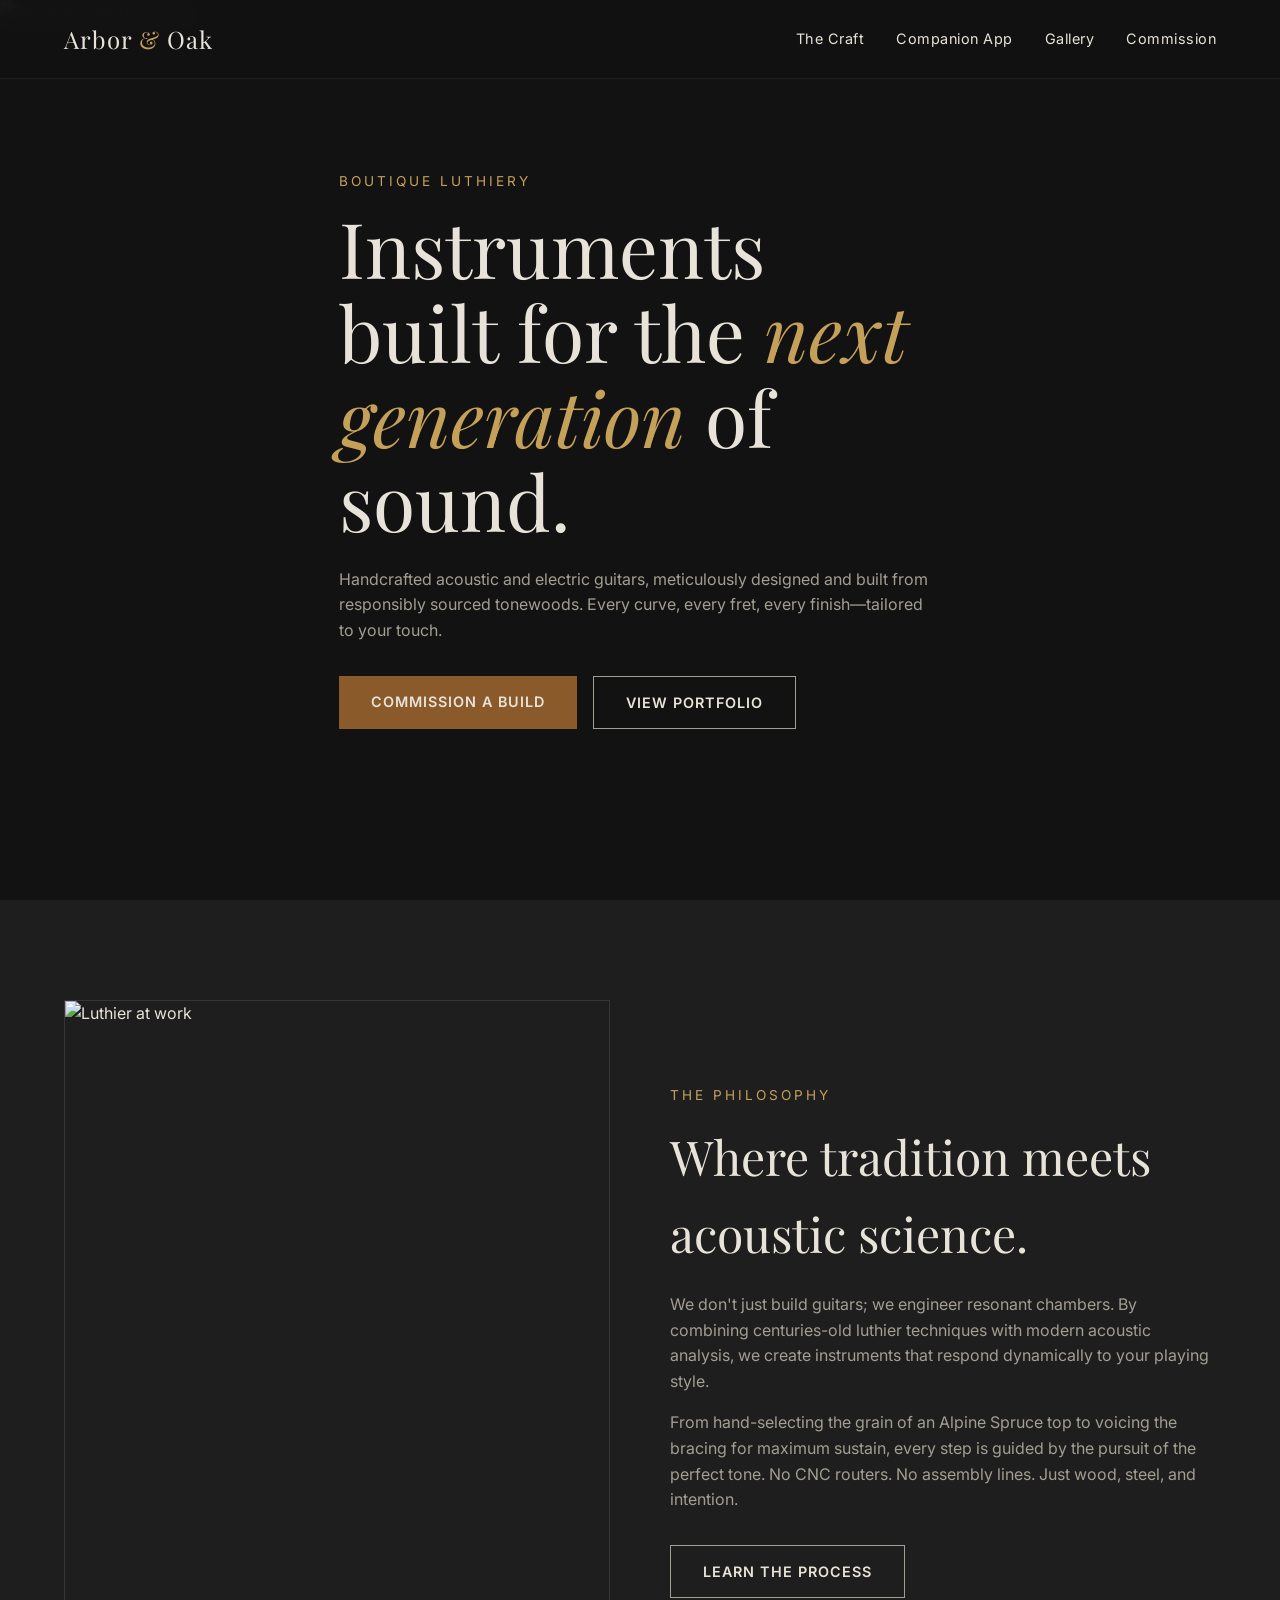
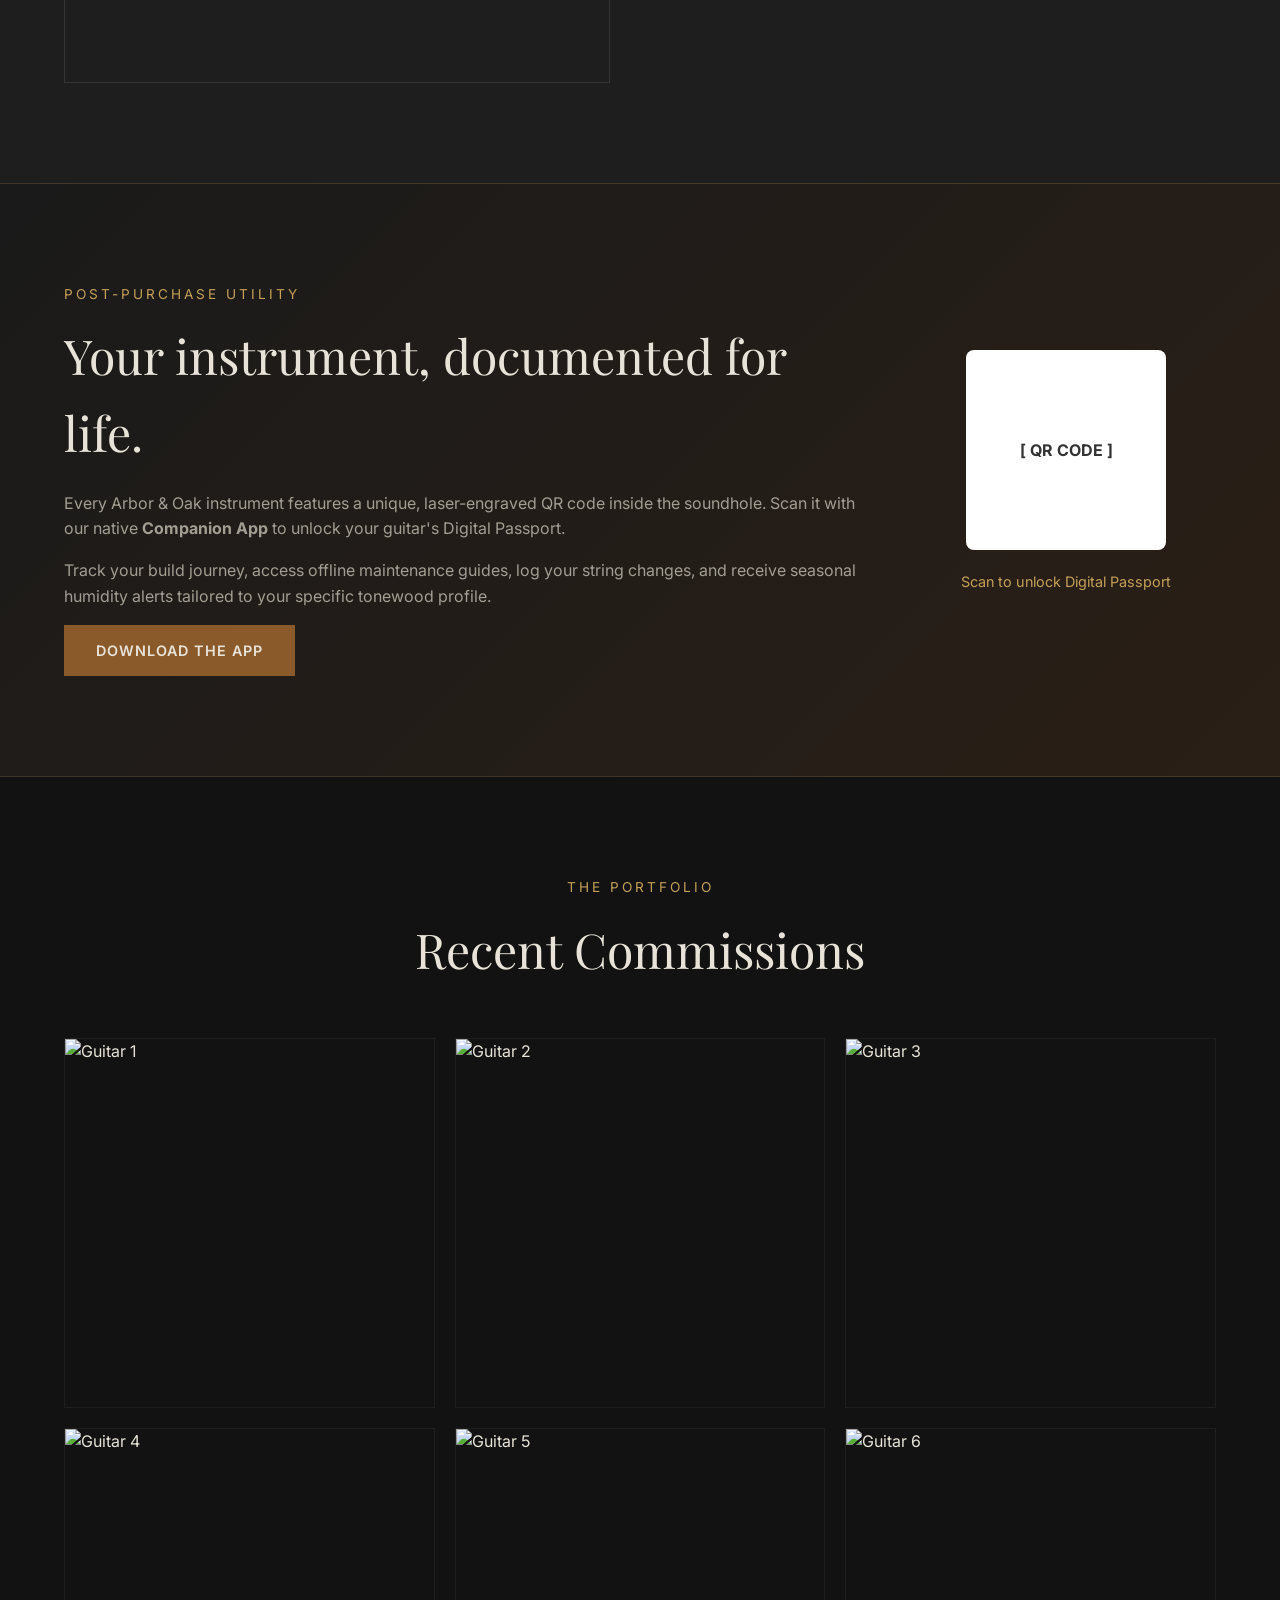
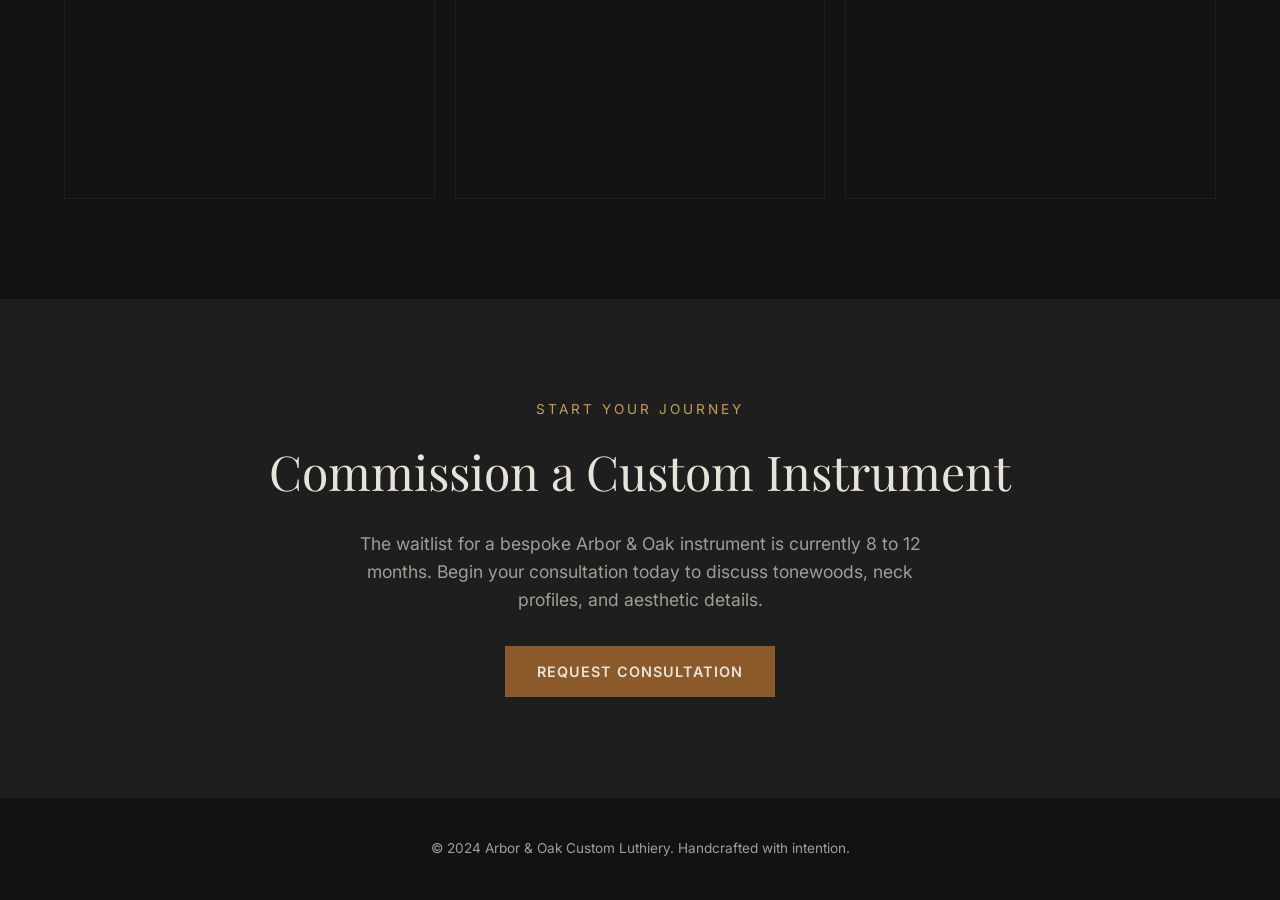
==== Mindiyarov/index.html @ 10562d68 "slop mock up" ====
<!DOCTYPE html>
<html lang="en">
<head>
    <meta charset="UTF-8">
    <meta name="viewport" content="width=device-width, initial-scale=1.0">
    <title>Arbor & Oak Custom Luthiery</title>
    <!-- Google Fonts -->
    <link rel="preconnect" href="https://fonts.googleapis.com">
    <link rel="preconnect" href="https://fonts.gstatic.com" crossorigin>
    <link href="https://fonts.googleapis.com/css2?family=Playfair+Display:ital,wght@0,400;0,700;1,400&family=Inter:wght@300;400;600&display=swap" rel="stylesheet">
    
    <style>
        /* --- CSS VARIABLES & RESET --- */
        :root {
            --bg-dark: #121212;
            --bg-card: #1e1e1e;
            --text-primary: #e8e3d9;
            --text-secondary: #a39e93;
            --accent-wood: #8b5a2b;
            --accent-gold: #c5a059;
            --font-heading: 'Playfair Display', serif;
            --font-body: 'Inter', sans-serif;
        }

        * { margin: 0; padding: 0; box-sizing: border-box; }
        html { scroll-behavior: smooth; }
        
        body {
            font-family: var(--font-body);
            background-color: var(--bg-dark);
            color: var(--text-primary);
            line-height: 1.6;
            overflow-x: hidden;
        }

        img { max-width: 100%; display: block; }
        a { text-decoration: none; color: inherit; }

        /* --- UTILITIES --- */
        .container { max-width: 1200px; margin: 0 auto; padding: 0 24px; }
        .section-padding { padding: 100px 0; }
        .text-accent { color: var(--accent-gold); }
        
        .btn {
            display: inline-block;
            padding: 14px 32px;
            font-family: var(--font-body);
            font-weight: 600;
            font-size: 0.9rem;
            letter-spacing: 1px;
            text-transform: uppercase;
            border: none;
            cursor: pointer;
            transition: all 0.3s ease;
        }
        .btn-primary {
            background-color: var(--accent-wood);
            color: var(--text-primary);
        }
        .btn-primary:hover { background-color: var(--accent-gold); color: var(--bg-dark); }
        .btn-outline {
            background: transparent;
            border: 1px solid var(--text-secondary);
            color: var(--text-primary);
        }
        .btn-outline:hover { border-color: var(--accent-gold); color: var(--accent-gold); }

        /* --- TYPOGRAPHY --- */
        h1, h2, h3 { font-family: var(--font-heading); font-weight: 400; }
        h1 { font-size: clamp(2.5rem, 6vw, 5rem); line-height: 1.1; margin-bottom: 24px; }
        h2 { font-size: clamp(2rem, 4vw, 3rem); margin-bottom: 20px; }
        h3 { font-size: 1.5rem; margin-bottom: 12px; }
        p { color: var(--text-secondary); margin-bottom: 16px; }
        .section-subtitle {
            font-family: var(--font-body);
            font-size: 0.85rem;
            text-transform: uppercase;
            letter-spacing: 3px;
            color: var(--accent-gold);
            margin-bottom: 12px;
            display: block;
        }

        /* --- HEADER / NAV --- */
        header {
            position: fixed;
            top: 0;
            width: 100%;
            z-index: 1000;
            padding: 20px 0;
            background: rgba(18, 18, 18, 0.9);
            backdrop-filter: blur(10px);
            border-bottom: 1px solid rgba(255,255,255,0.05);
        }
        .nav-wrapper {
            display: flex;
            justify-content: space-between;
            align-items: center;
        }
        .logo {
            font-family: var(--font-heading);
            font-size: 1.5rem;
            letter-spacing: 1px;
        }
        .logo span { color: var(--accent-gold); }
        .nav-links { display: flex; gap: 32px; list-style: none; }
        .nav-links a {
            font-size: 0.9rem;
            font-weight: 400;
            letter-spacing: 0.5px;
            transition: color 0.3s;
        }
        .nav-links a:hover { color: var(--accent-gold); }
        
        .mobile-menu-btn { display: none; background: none; border: none; color: white; font-size: 1.5rem; cursor: pointer; }

        /* --- HERO SECTION --- */
        .hero {
            height: 100vh;
            display: flex;
            align-items: center;
            position: relative;
            overflow: hidden;
        }
        .hero-bg {
            position: absolute;
            top: 0; left: 0; width: 100%; height: 100%;
            z-index: -1;
            opacity: 0.3;
        }
        .hero-bg img { width: 100%; height: 100%; object-fit: cover; }
        .hero-content { max-width: 650px; }
        .hero-content h1 em { font-style: italic; color: var(--accent-gold); }
        .hero-buttons { display: flex; gap: 16px; margin-top: 32px; flex-wrap: wrap; }

        /* --- PHILOSOPHY SECTION --- */
        .philosophy { background-color: var(--bg-card); }
        .philosophy-grid {
            display: grid;
            grid-template-columns: 1fr 1fr;
            gap: 60px;
            align-items: center;
        }
        .philosophy-img {
            aspect-ratio: 4/5;
            overflow: hidden;
            border: 1px solid rgba(255,255,255,0.1);
        }
        .philosophy-img img { width: 100%; height: 100%; object-fit: cover; transition: transform 0.5s; }
        .philosophy-img:hover img { transform: scale(1.05); }

        /* --- THE COMPANION APP (BRIDGE SECTION) --- */
        .app-bridge {
            background: linear-gradient(135deg, #1a1a1a 0%, #2a1f16 100%);
            border-top: 1px solid rgba(197, 160, 89, 0.2);
            border-bottom: 1px solid rgba(197, 160, 89, 0.2);
        }
        .app-bridge-content {
            display: flex;
            align-items: center;
            gap: 60px;
        }
        .app-bridge-text { flex: 1; }
        .app-bridge-visual { 
            flex: 0 0 300px; 
            text-align: center;
        }
        .qr-placeholder {
            width: 200px;
            height: 200px;
            background: white;
            margin: 0 auto 20px;
            display: flex;
            align-items: center;
            justify-content: center;
            font-family: var(--font-body);
            font-weight: bold;
            color: #333;
            border-radius: 8px;
        }

        /* --- GALLERY SECTION --- */
        .gallery-grid {
            display: grid;
            grid-template-columns: repeat(3, 1fr);
            gap: 20px;
            margin-top: 50px;
        }
        .gallery-item {
            aspect-ratio: 1/1;
            overflow: hidden;
            position: relative;
            cursor: pointer;
            border: 1px solid rgba(255,255,255,0.05);
        }
        .gallery-item img { width: 100%; height: 100%; object-fit: cover; transition: transform 0.5s; }
        .gallery-item:hover img { transform: scale(1.1); }
        .gallery-item::after {
            content: '';
            position: absolute;
            inset: 0;
            background: rgba(18,18,18,0.4);
            opacity: 0;
            transition: opacity 0.3s;
        }
        .gallery-item:hover::after { opacity: 1; }

        /* --- COMMISSION / CTA SECTION --- */
        .commission {
            text-align: center;
            background-color: var(--bg-card);
        }
        .commission p { max-width: 600px; margin: 0 auto 32px; font-size: 1.1rem; }

        /* --- FOOTER --- */
        footer {
            padding: 40px 0;
            border-top: 1px solid rgba(255,255,255,0.05);
            text-align: center;
        }
        footer p { font-size: 0.85rem; color: var(--text-secondary); margin: 0; }

        /* --- ANIMATIONS --- */
        .reveal {
            opacity: 0;
            transform: translateY(30px);
            transition: opacity 0.8s ease, transform 0.8s ease;
        }
        .reveal.active {
            opacity: 1;
            transform: translateY(0);
        }

        /* --- RESPONSIVE --- */
        @media (max-width: 900px) {
            .philosophy-grid, .app-bridge-content { grid-template-columns: 1fr; gap: 40px; }
            .app-bridge-visual { flex: auto; }
            .gallery-grid { grid-template-columns: repeat(2, 1fr); }
        }
        @media (max-width: 768px) {
            .nav-links { 
                display: none; 
                position: absolute;
                top: 70px;
                left: 0;
                width: 100%;
                background: var(--bg-dark);
                flex-direction: column;
                padding: 20px;
                gap: 20px;
                border-bottom: 1px solid rgba(255,255,255,0.1);
            }
            .nav-links.open { display: flex; }
            .mobile-menu-btn { display: block; }
            .gallery-grid { grid-template-columns: 1fr; }
        }
    </style>
</head>
<body>

    <!-- HEADER -->
    <header>
        <div class="container nav-wrapper">
            <a href="#" class="logo">Arbor <span>&</span> Oak</a>
            <ul class="nav-links" id="navLinks">
                <li><a href="#philosophy">The Craft</a></li>
                <li><a href="#app">Companion App</a></li>
                <li><a href="#gallery">Gallery</a></li>
                <li><a href="#commission">Commission</a></li>
            </ul>
            <button class="mobile-menu-btn" id="menuBtn">☰</button>
        </div>
    </header>

    <!-- HERO -->
    <section class="hero">
        <div class="hero-bg">
            <!-- Placeholder for Hero Background Image -->
            <img src="https://placehold.co/1920x1080/2a1f16/8b5a2b?text=Workshop+Ambience" alt="Workshop Background">
        </div>
        <div class="container hero-content">
            <span class="section-subtitle">Boutique Luthiery</span>
            <h1>Instruments built for the <em>next generation</em> of sound.</h1>
            <p>Handcrafted acoustic and electric guitars, meticulously designed and built from responsibly sourced tonewoods. Every curve, every fret, every finish—tailored to your touch.</p>
            <div class="hero-buttons">
                <a href="#commission" class="btn btn-primary">Commission a Build</a>
                <a href="#gallery" class="btn btn-outline">View Portfolio</a>
            </div>
        </div>
    </section>

    <!-- PHILOSOPHY -->
    <section id="philosophy" class="philosophy section-padding">
        <div class="container">
            <div class="philosophy-grid">
                <div class="philosophy-img reveal">
                    <!-- Placeholder for Craft Image -->
                    <img src="https://placehold.co/800x1000/1e1e1e/a39e93?text=Hand-carving+Neck" alt="Luthier at work">
                </div>
                <div class="reveal">
                    <span class="section-subtitle">The Philosophy</span>
                    <h2>Where tradition meets acoustic science.</h2>
                    <p>We don't just build guitars; we engineer resonant chambers. By combining centuries-old luthier techniques with modern acoustic analysis, we create instruments that respond dynamically to your playing style.</p>
                    <p>From hand-selecting the grain of an Alpine Spruce top to voicing the bracing for maximum sustain, every step is guided by the pursuit of the perfect tone. No CNC routers. No assembly lines. Just wood, steel, and intention.</p>
                    <a href="#commission" class="btn btn-outline" style="margin-top: 16px;">Learn the Process</a>
                </div>
            </div>
        </div>
    </section>

    <!-- APP BRIDGE (The "Why the App Exists" Section) -->
    <section id="app" class="app-bridge section-padding">
        <div class="container">
            <div class="app-bridge-content">
                <div class="app-bridge-text reveal">
                    <span class="section-subtitle">Post-Purchase Utility</span>
                    <h2>Your instrument, documented for life.</h2>
                    <p>Every Arbor & Oak instrument features a unique, laser-engraved QR code inside the soundhole. Scan it with our native <strong>Companion App</strong> to unlock your guitar's Digital Passport.</p>
                    <p>Track your build journey, access offline maintenance guides, log your string changes, and receive seasonal humidity alerts tailored to your specific tonewood profile.</p>
                    <a href="#" class="btn btn-primary">Download the App</a>
                </div>
                <div class="app-bridge-visual reveal">
                    <div class="qr-placeholder">
                        [ QR CODE ]
                    </div>
                    <p style="font-size: 0.9rem; color: var(--accent-gold);">Scan to unlock Digital Passport</p>
                </div>
            </div>
        </div>
    </section>

    <!-- GALLERY -->
    <section id="gallery" class="section-padding">
        <div class="container">
            <div style="text-align: center;" class="reveal">
                <span class="section-subtitle">The Portfolio</span>
                <h2>Recent Commissions</h2>
            </div>
            <div class="gallery-grid">
                <!-- Gallery Placeholders -->
                <div class="gallery-item reveal"><img src="https://placehold.co/600x600/3d2b1f/c5a059?text=Dreadnought+Build" alt="Guitar 1"></div>
                <div class="gallery-item reveal"><img src="https://placehold.co/600x600/2a1f16/8b5a2b?text=Custom+Inlay+Detail" alt="Guitar 2"></div>
                <div class="gallery-item reveal"><img src="https://placehold.co/600x600/4a3b32/e8e3d9?text=Headstock+Carving" alt="Guitar 3"></div>
                <div class="gallery-item reveal"><img src="https://placehold.co/600x600/1e1e1e/a39e93?text=Soundhole+Rosette" alt="Guitar 4"></div>
                <div class="gallery-item reveal"><img src="https://placehold.co/600x600/3d2b1f/c5a059?text=Electric+Body+Contour" alt="Guitar 5"></div>
                <div class="gallery-item reveal"><img src="https://placehold.co/600x600/2a1f16/8b5a2b?text=French+Polish+Finish" alt="Guitar 6"></div>
            </div>
        </div>
    </section>

    <!-- COMMISSION CTA -->
    <section id="commission" class="commission section-padding">
        <div class="container reveal">
            <span class="section-subtitle">Start Your Journey</span>
            <h2>Commission a Custom Instrument</h2>
            <p>The waitlist for a bespoke Arbor & Oak instrument is currently 8 to 12 months. Begin your consultation today to discuss tonewoods, neck profiles, and aesthetic details.</p>
            <a href="mailto:hello@arboroak.example.com" class="btn btn-primary">Request Consultation</a>
        </div>
    </section>

    <!-- FOOTER -->
    <footer>
        <div class="container">
            <p>&copy; 2024 Arbor & Oak Custom Luthiery. Handcrafted with intention.</p>
        </div>
    </footer>

    <!-- JAVASCRIPT -->
    <script>
        // Mobile Menu Toggle
        const menuBtn = document.getElementById('menuBtn');
        const navLinks = document.getElementById('navLinks');
        menuBtn.addEventListener('click', () => {
            navLinks.classList.toggle('open');
        });

        // Close mobile menu when a link is clicked
        document.querySelectorAll('.nav-links a').forEach(link => {
            link.addEventListener('click', () => {
                navLinks.classList.remove('open');
            });
        });

        // Scroll Reveal Animation
        const reveals = document.querySelectorAll('.reveal');
        const observer = new IntersectionObserver((entries) => {
            entries.forEach(entry => {
                if (entry.isIntersecting) {
                    entry.target.classList.add('active');
                }
            });
        }, { threshold: 0.15 });

        reveals.forEach(el => observer.observe(el));
    </script>
</body>
</html>
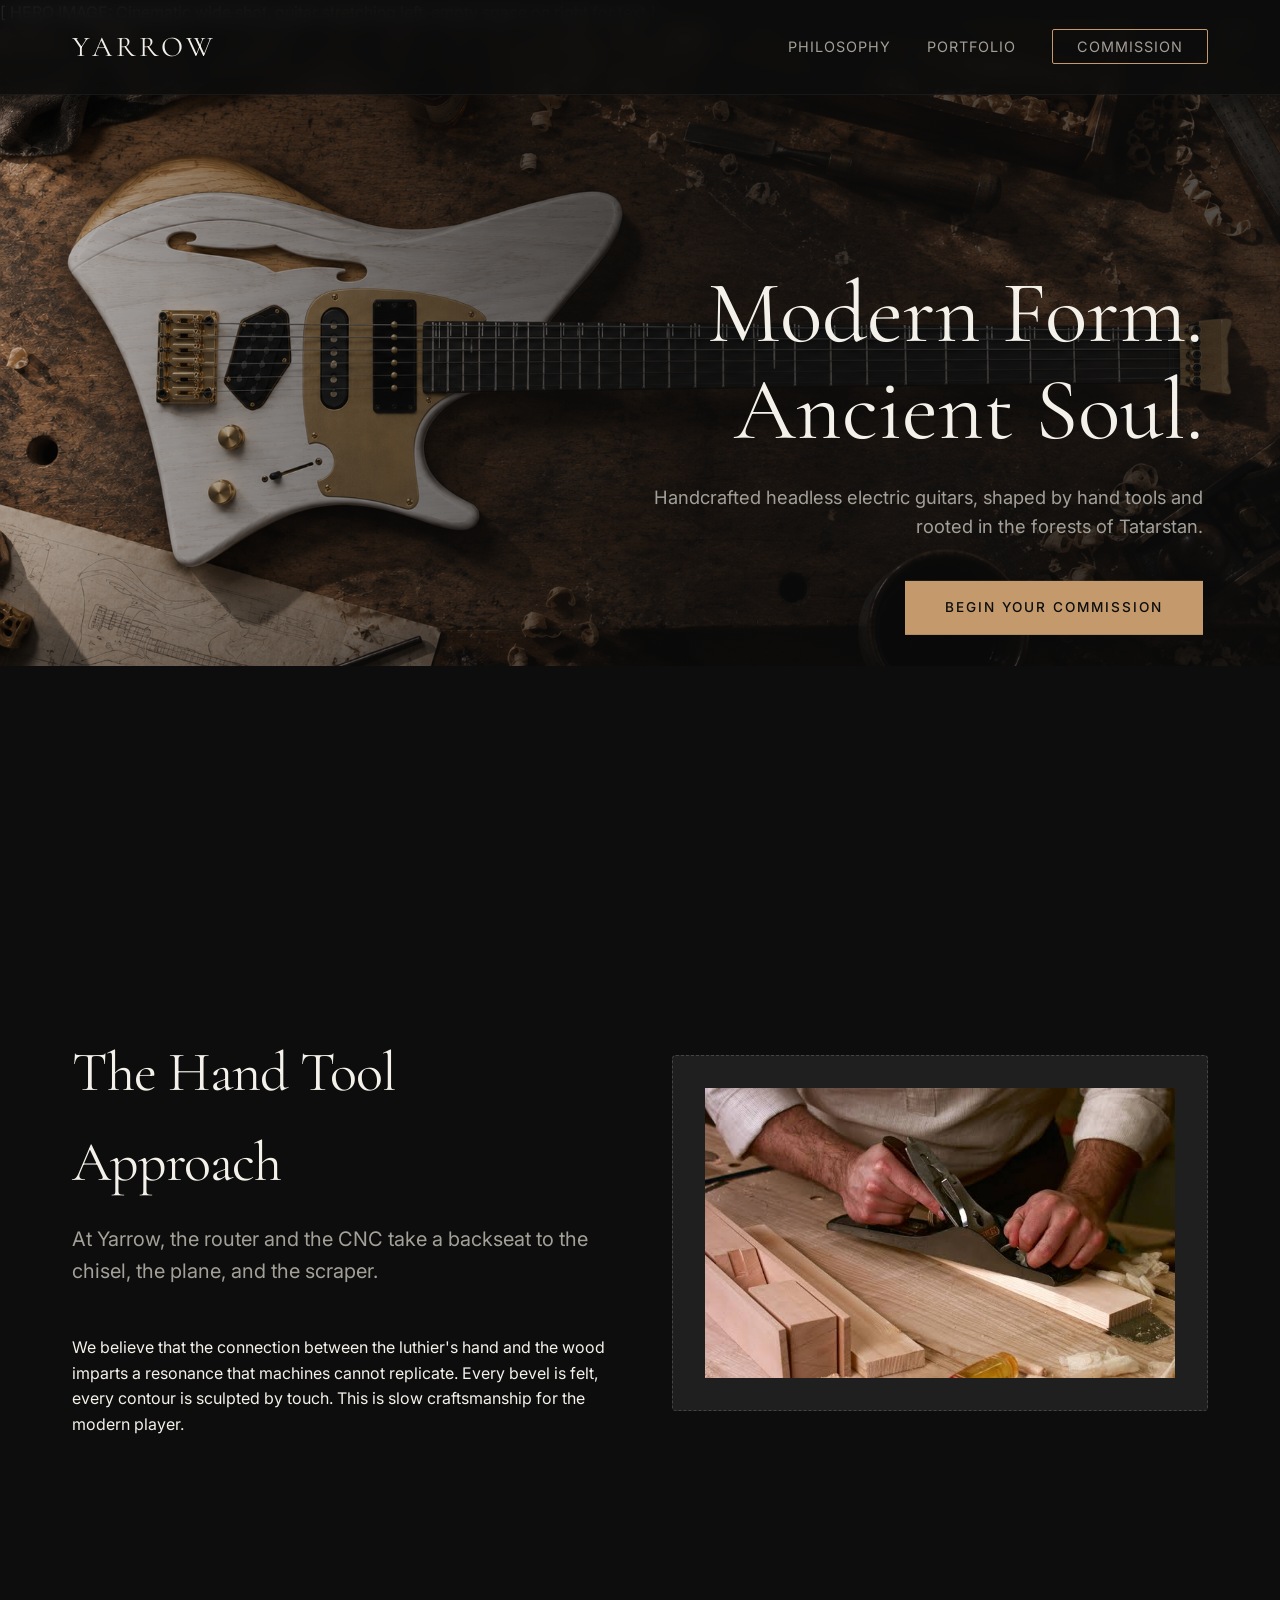
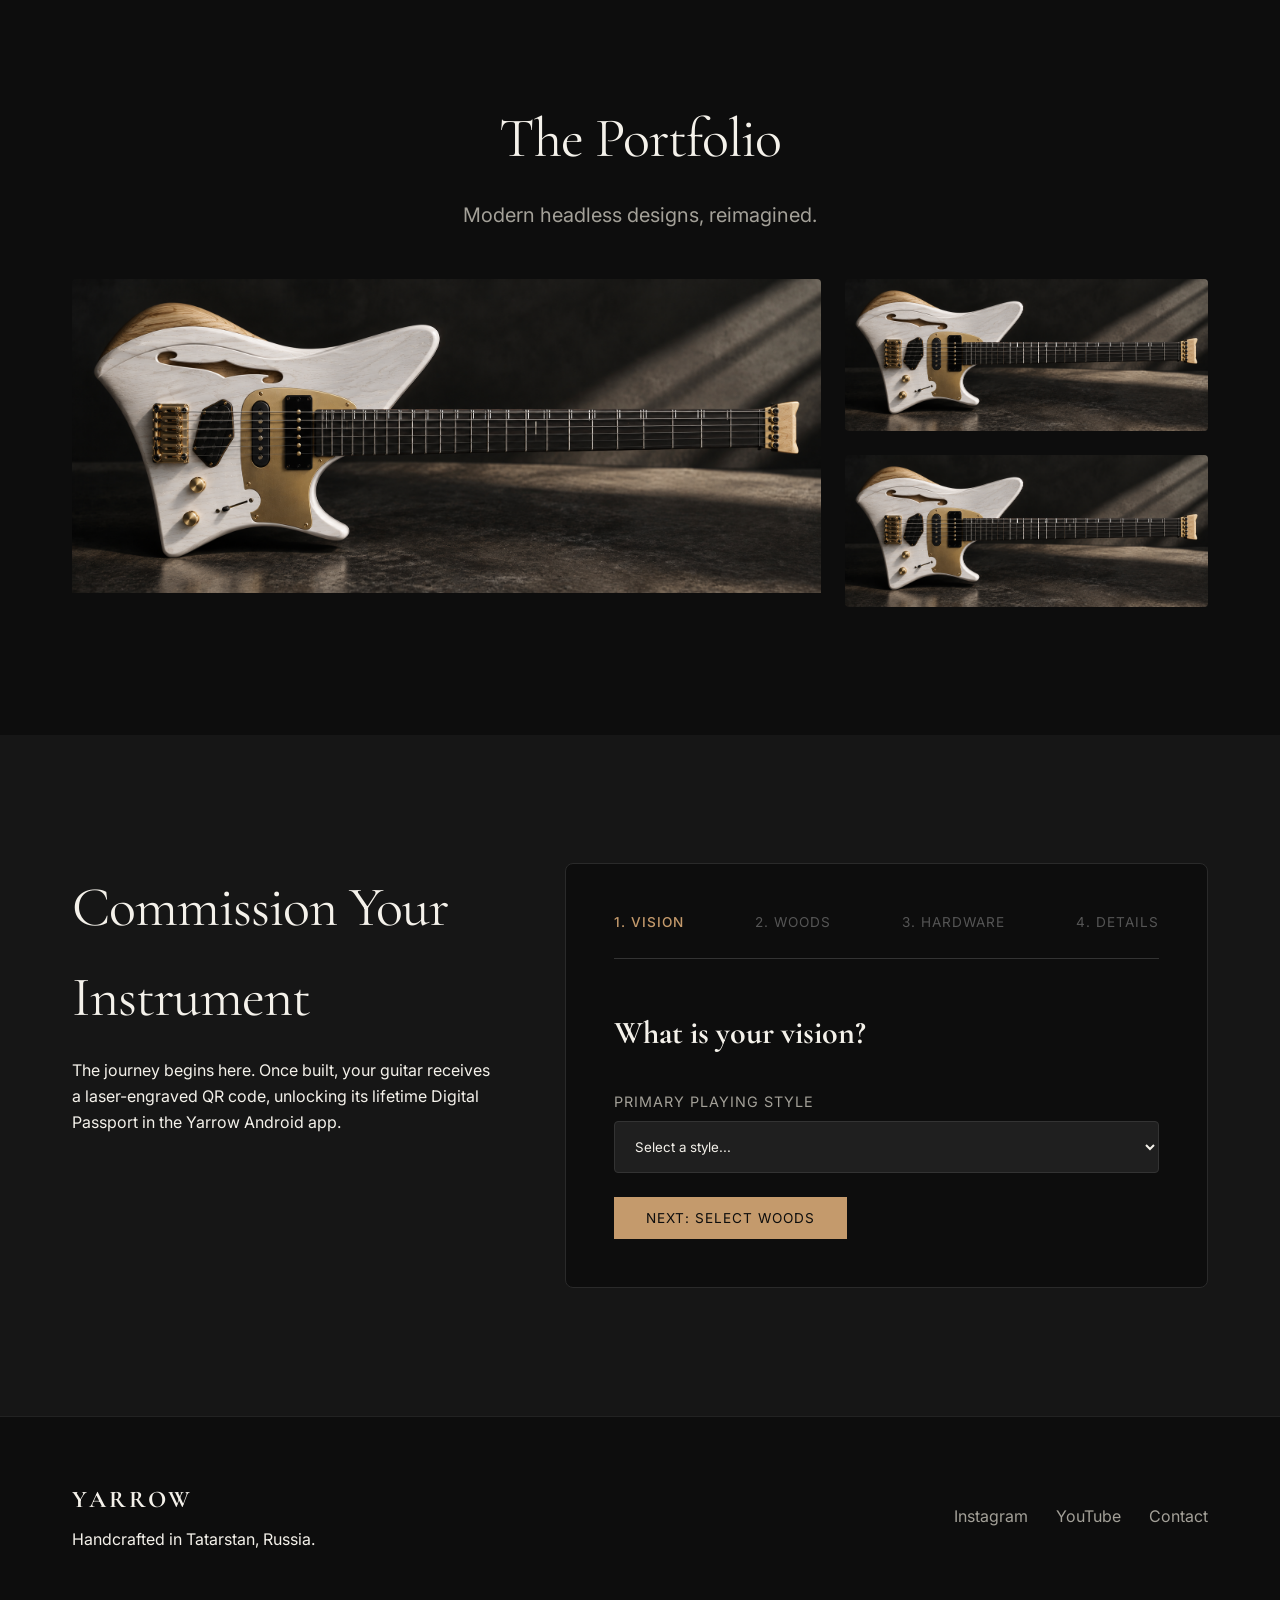
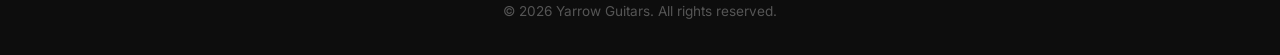
==== commit e7e62b86: "slop draft but better" ====
--- a/Mindiyarov/index.html
+++ b/Mindiyarov/index.html
@@ -3,395 +3,122 @@
 <head>
     <meta charset="UTF-8">
     <meta name="viewport" content="width=device-width, initial-scale=1.0">
-    <title>Arbor & Oak Custom Luthiery</title>
-    <!-- Google Fonts -->
+    <title>Yarrow | Handcrafted Headless Guitars</title>
+    <link rel="stylesheet" href="styles.css">
     <link rel="preconnect" href="https://fonts.googleapis.com">
-    <link rel="preconnect" href="https://fonts.gstatic.com" crossorigin>
-    <link href="https://fonts.googleapis.com/css2?family=Playfair+Display:ital,wght@0,400;0,700;1,400&family=Inter:wght@300;400;600&display=swap" rel="stylesheet">
-    
-    <style>
-        /* --- CSS VARIABLES & RESET --- */
-        :root {
-            --bg-dark: #121212;
-            --bg-card: #1e1e1e;
-            --text-primary: #e8e3d9;
-            --text-secondary: #a39e93;
-            --accent-wood: #8b5a2b;
-            --accent-gold: #c5a059;
-            --font-heading: 'Playfair Display', serif;
-            --font-body: 'Inter', sans-serif;
-        }
-
-        * { margin: 0; padding: 0; box-sizing: border-box; }
-        html { scroll-behavior: smooth; }
-        
-        body {
-            font-family: var(--font-body);
-            background-color: var(--bg-dark);
-            color: var(--text-primary);
-            line-height: 1.6;
-            overflow-x: hidden;
-        }
-
-        img { max-width: 100%; display: block; }
-        a { text-decoration: none; color: inherit; }
-
-        /* --- UTILITIES --- */
-        .container { max-width: 1200px; margin: 0 auto; padding: 0 24px; }
-        .section-padding { padding: 100px 0; }
-        .text-accent { color: var(--accent-gold); }
-        
-        .btn {
-            display: inline-block;
-            padding: 14px 32px;
-            font-family: var(--font-body);
-            font-weight: 600;
-            font-size: 0.9rem;
-            letter-spacing: 1px;
-            text-transform: uppercase;
-            border: none;
-            cursor: pointer;
-            transition: all 0.3s ease;
-        }
-        .btn-primary {
-            background-color: var(--accent-wood);
-            color: var(--text-primary);
-        }
-        .btn-primary:hover { background-color: var(--accent-gold); color: var(--bg-dark); }
-        .btn-outline {
-            background: transparent;
-            border: 1px solid var(--text-secondary);
-            color: var(--text-primary);
-        }
-        .btn-outline:hover { border-color: var(--accent-gold); color: var(--accent-gold); }
-
-        /* --- TYPOGRAPHY --- */
-        h1, h2, h3 { font-family: var(--font-heading); font-weight: 400; }
-        h1 { font-size: clamp(2.5rem, 6vw, 5rem); line-height: 1.1; margin-bottom: 24px; }
-        h2 { font-size: clamp(2rem, 4vw, 3rem); margin-bottom: 20px; }
-        h3 { font-size: 1.5rem; margin-bottom: 12px; }
-        p { color: var(--text-secondary); margin-bottom: 16px; }
-        .section-subtitle {
-            font-family: var(--font-body);
-            font-size: 0.85rem;
-            text-transform: uppercase;
-            letter-spacing: 3px;
-            color: var(--accent-gold);
-            margin-bottom: 12px;
-            display: block;
-        }
-
-        /* --- HEADER / NAV --- */
-        header {
-            position: fixed;
-            top: 0;
-            width: 100%;
-            z-index: 1000;
-            padding: 20px 0;
-            background: rgba(18, 18, 18, 0.9);
-            backdrop-filter: blur(10px);
-            border-bottom: 1px solid rgba(255,255,255,0.05);
-        }
-        .nav-wrapper {
-            display: flex;
-            justify-content: space-between;
-            align-items: center;
-        }
-        .logo {
-            font-family: var(--font-heading);
-            font-size: 1.5rem;
-            letter-spacing: 1px;
-        }
-        .logo span { color: var(--accent-gold); }
-        .nav-links { display: flex; gap: 32px; list-style: none; }
-        .nav-links a {
-            font-size: 0.9rem;
-            font-weight: 400;
-            letter-spacing: 0.5px;
-            transition: color 0.3s;
-        }
-        .nav-links a:hover { color: var(--accent-gold); }
-        
-        .mobile-menu-btn { display: none; background: none; border: none; color: white; font-size: 1.5rem; cursor: pointer; }
-
-        /* --- HERO SECTION --- */
-        .hero {
-            height: 100vh;
-            display: flex;
-            align-items: center;
-            position: relative;
-            overflow: hidden;
-        }
-        .hero-bg {
-            position: absolute;
-            top: 0; left: 0; width: 100%; height: 100%;
-            z-index: -1;
-            opacity: 0.3;
-        }
-        .hero-bg img { width: 100%; height: 100%; object-fit: cover; }
-        .hero-content { max-width: 650px; }
-        .hero-content h1 em { font-style: italic; color: var(--accent-gold); }
-        .hero-buttons { display: flex; gap: 16px; margin-top: 32px; flex-wrap: wrap; }
-
-        /* --- PHILOSOPHY SECTION --- */
-        .philosophy { background-color: var(--bg-card); }
-        .philosophy-grid {
-            display: grid;
-            grid-template-columns: 1fr 1fr;
-            gap: 60px;
-            align-items: center;
-        }
-        .philosophy-img {
-            aspect-ratio: 4/5;
-            overflow: hidden;
-            border: 1px solid rgba(255,255,255,0.1);
-        }
-        .philosophy-img img { width: 100%; height: 100%; object-fit: cover; transition: transform 0.5s; }
-        .philosophy-img:hover img { transform: scale(1.05); }
-
-        /* --- THE COMPANION APP (BRIDGE SECTION) --- */
-        .app-bridge {
-            background: linear-gradient(135deg, #1a1a1a 0%, #2a1f16 100%);
-            border-top: 1px solid rgba(197, 160, 89, 0.2);
-            border-bottom: 1px solid rgba(197, 160, 89, 0.2);
-        }
-        .app-bridge-content {
-            display: flex;
-            align-items: center;
-            gap: 60px;
-        }
-        .app-bridge-text { flex: 1; }
-        .app-bridge-visual { 
-            flex: 0 0 300px; 
-            text-align: center;
-        }
-        .qr-placeholder {
-            width: 200px;
-            height: 200px;
-            background: white;
-            margin: 0 auto 20px;
-            display: flex;
-            align-items: center;
-            justify-content: center;
-            font-family: var(--font-body);
-            font-weight: bold;
-            color: #333;
-            border-radius: 8px;
-        }
-
-        /* --- GALLERY SECTION --- */
-        .gallery-grid {
-            display: grid;
-            grid-template-columns: repeat(3, 1fr);
-            gap: 20px;
-            margin-top: 50px;
-        }
-        .gallery-item {
-            aspect-ratio: 1/1;
-            overflow: hidden;
-            position: relative;
-            cursor: pointer;
-            border: 1px solid rgba(255,255,255,0.05);
-        }
-        .gallery-item img { width: 100%; height: 100%; object-fit: cover; transition: transform 0.5s; }
-        .gallery-item:hover img { transform: scale(1.1); }
-        .gallery-item::after {
-            content: '';
-            position: absolute;
-            inset: 0;
-            background: rgba(18,18,18,0.4);
-            opacity: 0;
-            transition: opacity 0.3s;
-        }
-        .gallery-item:hover::after { opacity: 1; }
-
-        /* --- COMMISSION / CTA SECTION --- */
-        .commission {
-            text-align: center;
-            background-color: var(--bg-card);
-        }
-        .commission p { max-width: 600px; margin: 0 auto 32px; font-size: 1.1rem; }
-
-        /* --- FOOTER --- */
-        footer {
-            padding: 40px 0;
-            border-top: 1px solid rgba(255,255,255,0.05);
-            text-align: center;
-        }
-        footer p { font-size: 0.85rem; color: var(--text-secondary); margin: 0; }
-
-        /* --- ANIMATIONS --- */
-        .reveal {
-            opacity: 0;
-            transform: translateY(30px);
-            transition: opacity 0.8s ease, transform 0.8s ease;
-        }
-        .reveal.active {
-            opacity: 1;
-            transform: translateY(0);
-        }
-
-        /* --- RESPONSIVE --- */
-        @media (max-width: 900px) {
-            .philosophy-grid, .app-bridge-content { grid-template-columns: 1fr; gap: 40px; }
-            .app-bridge-visual { flex: auto; }
-            .gallery-grid { grid-template-columns: repeat(2, 1fr); }
-        }
-        @media (max-width: 768px) {
-            .nav-links { 
-                display: none; 
-                position: absolute;
-                top: 70px;
-                left: 0;
-                width: 100%;
-                background: var(--bg-dark);
-                flex-direction: column;
-                padding: 20px;
-                gap: 20px;
-                border-bottom: 1px solid rgba(255,255,255,0.1);
-            }
-            .nav-links.open { display: flex; }
-            .mobile-menu-btn { display: block; }
-            .gallery-grid { grid-template-columns: 1fr; }
-        }
-    </style>
+    <link href="https://fonts.googleapis.com/css2?family=Cormorant+Garamond:wght@400;600&family=Inter:wght@300;400;500&display=swap" rel="stylesheet">
 </head>
 <body>
 
-    <!-- HEADER -->
-    <header>
-        <div class="container nav-wrapper">
-            <a href="#" class="logo">Arbor <span>&</span> Oak</a>
-            <ul class="nav-links" id="navLinks">
-                <li><a href="#philosophy">The Craft</a></li>
-                <li><a href="#app">Companion App</a></li>
-                <li><a href="#gallery">Gallery</a></li>
-                <li><a href="#commission">Commission</a></li>
-            </ul>
-            <button class="mobile-menu-btn" id="menuBtn">☰</button>
+    <!-- Nav -->
+    <header class="nav-header">
+        <div class="container nav-container">
+            <a href="#" class="logo">YARROW</a>
+            <nav class="nav-links">
+                <a href="#philosophy">Philosophy</a>
+                <a href="#portfolio">Portfolio</a>
+                <a href="#commission" class="btn-nav">Commission</a>
+            </nav>
         </div>
     </header>
 
-    <!-- HERO -->
+    <!-- herp -->
     <section class="hero">
-        <div class="hero-bg">
-            <!-- Placeholder for Hero Background Image -->
-            <img src="https://placehold.co/1920x1080/2a1f16/8b5a2b?text=Workshop+Ambience" alt="Workshop Background">
+        
+        <div class="hero-image-placeholder">
+            <span>[ HERO IMAGE: Cinematic wide shot, guitar stretching left, empty space on right for text ]</span>
+            <img src="images/guitar_on_bench.png" alt="guitar on the bench">
         </div>
-        <div class="container hero-content">
-            <span class="section-subtitle">Boutique Luthiery</span>
-            <h1>Instruments built for the <em>next generation</em> of sound.</h1>
-            <p>Handcrafted acoustic and electric guitars, meticulously designed and built from responsibly sourced tonewoods. Every curve, every fret, every finish—tailored to your touch.</p>
-            <div class="hero-buttons">
-                <a href="#commission" class="btn btn-primary">Commission a Build</a>
-                <a href="#gallery" class="btn btn-outline">View Portfolio</a>
-            </div>
+        
+        <div class="hero-overlay"></div>
+        
+        <div class="hero-content">
+            <h1 class="hero-title">Modern Form.<br>Ancient Soul.</h1>
+            <p class="hero-subtitle">Handcrafted headless electric guitars, shaped by hand tools and rooted in the forests of Tatarstan.</p>
+            <a href="#commission" class="btn-primary">Begin Your Commission</a>
         </div>
     </section>
 
-    <!-- PHILOSOPHY -->
-    <section id="philosophy" class="philosophy section-padding">
-        <div class="container">
-            <div class="philosophy-grid">
-                <div class="philosophy-img reveal">
-                    <!-- Placeholder for Craft Image -->
-                    <img src="https://placehold.co/800x1000/1e1e1e/a39e93?text=Hand-carving+Neck" alt="Luthier at work">
-                </div>
-                <div class="reveal">
-                    <span class="section-subtitle">The Philosophy</span>
-                    <h2>Where tradition meets acoustic science.</h2>
-                    <p>We don't just build guitars; we engineer resonant chambers. By combining centuries-old luthier techniques with modern acoustic analysis, we create instruments that respond dynamically to your playing style.</p>
-                    <p>From hand-selecting the grain of an Alpine Spruce top to voicing the bracing for maximum sustain, every step is guided by the pursuit of the perfect tone. No CNC routers. No assembly lines. Just wood, steel, and intention.</p>
-                    <a href="#commission" class="btn btn-outline" style="margin-top: 16px;">Learn the Process</a>
+    <!-- philosophy -->
+    <section id="philosophy" class="section philosophy">
+        <div class="container philosophy-grid">
+            <div class="philosophy-text">
+                <h2 class="section-title">The Hand Tool Approach</h2>
+                <p class="section-lead">At Yarrow, the router and the CNC take a backseat to the chisel, the plane, and the scraper.</p>
+                <p>We believe that the connection between the luthier's hand and the wood imparts a resonance that machines cannot replicate. Every bevel is felt, every contour is sculpted by touch. This is slow craftsmanship for the modern player.</p>
+            </div>
+            <div class="philosophy-image">
+                <div class="img-placeholder">
+                    <img src="images/handplane.jpg" alt="handplane shaving">
                 </div>
             </div>
         </div>
     </section>
 
-    <!-- APP BRIDGE (The "Why the App Exists" Section) -->
-    <section id="app" class="app-bridge section-padding">
+    <!-- portfolio -->
+    <section id="portfolio" class="section portfolio-section">
         <div class="container">
-            <div class="app-bridge-content">
-                <div class="app-bridge-text reveal">
-                    <span class="section-subtitle">Post-Purchase Utility</span>
-                    <h2>Your instrument, documented for life.</h2>
-                    <p>Every Arbor & Oak instrument features a unique, laser-engraved QR code inside the soundhole. Scan it with our native <strong>Companion App</strong> to unlock your guitar's Digital Passport.</p>
-                    <p>Track your build journey, access offline maintenance guides, log your string changes, and receive seasonal humidity alerts tailored to your specific tonewood profile.</p>
-                    <a href="#" class="btn btn-primary">Download the App</a>
+            <h2 class="section-title text-center">The Portfolio</h2>
+            <p class="section-lead text-center">Modern headless designs, reimagined.</p>
+            <div class="portfolio-grid">
+                <div class="portfolio-item large">
+                    <img src="images/design1.png" alt="guitar 1">
+                    <div class="portfolio-overlay"><h3>Model I</h3><p>White Oak / Maple</p></div>
                 </div>
-                <div class="app-bridge-visual reveal">
-                    <div class="qr-placeholder">
-                        [ QR CODE ]
-                    </div>
-                    <p style="font-size: 0.9rem; color: var(--accent-gold);">Scan to unlock Digital Passport</p>
+                <div class="portfolio-item">
+                    <img src="images/design1.png" alt="guitar 2">
+                    <div class="portfolio-overlay"><h3>Model II</h3><p>Elm / Rosewood</p></div>
+                </div>
+                <div class="portfolio-item">
+                    <img src="images/design1.png" alt="bass">
+                    <div class="portfolio-overlay"><h3>Model III "Volga"</h3><p>Plum / Ebony</p></div>
                 </div>
             </div>
         </div>
     </section>
 
-    <!-- GALLERY -->
-    <section id="gallery" class="section-padding">
-        <div class="container">
-            <div style="text-align: center;" class="reveal">
-                <span class="section-subtitle">The Portfolio</span>
-                <h2>Recent Commissions</h2>
+    <!-- Commission form -->
+    <section id="commission" class="section commission-section">
+        <div class="container commission-container">
+            <div class="commission-intro">
+                <h2 class="section-title">Commission Your Instrument</h2>
+                <p>The journey begins here. Once built, your guitar receives a laser-engraved QR code, unlocking its lifetime Digital Passport in the Yarrow Android app.</p>
             </div>
-            <div class="gallery-grid">
-                <!-- Gallery Placeholders -->
-                <div class="gallery-item reveal"><img src="https://placehold.co/600x600/3d2b1f/c5a059?text=Dreadnought+Build" alt="Guitar 1"></div>
-                <div class="gallery-item reveal"><img src="https://placehold.co/600x600/2a1f16/8b5a2b?text=Custom+Inlay+Detail" alt="Guitar 2"></div>
-                <div class="gallery-item reveal"><img src="https://placehold.co/600x600/4a3b32/e8e3d9?text=Headstock+Carving" alt="Guitar 3"></div>
-                <div class="gallery-item reveal"><img src="https://placehold.co/600x600/1e1e1e/a39e93?text=Soundhole+Rosette" alt="Guitar 4"></div>
-                <div class="gallery-item reveal"><img src="https://placehold.co/600x600/3d2b1f/c5a059?text=Electric+Body+Contour" alt="Guitar 5"></div>
-                <div class="gallery-item reveal"><img src="https://placehold.co/600x600/2a1f16/8b5a2b?text=French+Polish+Finish" alt="Guitar 6"></div>
+            <div class="form-wrapper">
+                <div class="form-progress">
+                    <div class="progress-step active">1. Vision</div>
+                    <div class="progress-step">2. Woods</div>
+                    <div class="progress-step">3. Hardware</div>
+                    <div class="progress-step">4. Details</div>
+                </div>
+                <form id="commission-form" class="commission-form">
+                    <div class="form-step active" data-step="1">
+                        <h3>What is your vision?</h3>
+                        <label for="playing-style">Primary Playing Style</label>
+                        <select id="playing-style" name="playing-style">
+                            <option value="">Select a style...</option>
+                            <option value="djent">Modern/Djent</option>
+                            <option value="jazz">Jazz/Fusion</option>
+                            <option value="blues">Blues/Rock</option>
+                        </select>
+                        <button type="button" class="btn-next">Next: Select Woods</button>
+                    </div>
+                </form>
             </div>
         </div>
     </section>
 
-    <!-- COMMISSION CTA -->
-    <section id="commission" class="commission section-padding">
-        <div class="container reveal">
-            <span class="section-subtitle">Start Your Journey</span>
-            <h2>Commission a Custom Instrument</h2>
-            <p>The waitlist for a bespoke Arbor & Oak instrument is currently 8 to 12 months. Begin your consultation today to discuss tonewoods, neck profiles, and aesthetic details.</p>
-            <a href="mailto:hello@arboroak.example.com" class="btn btn-primary">Request Consultation</a>
-        </div>
-    </section>
-
-    <!-- FOOTER -->
-    <footer>
-        <div class="container">
-            <p>&copy; 2024 Arbor & Oak Custom Luthiery. Handcrafted with intention.</p>
+    <!-- Footer -->
+    <footer class="footer">
+        <div class="container footer-content">
+            <div class="footer-brand"><h3>YARROW</h3><p>Handcrafted in Tatarstan, Russia.</p></div>
+            <div class="footer-links">
+                <a href="#">Instagram</a>
+                <a href="#">YouTube</a>
+                <a href="mailto:hello@yarrow-guitars.com">Contact</a>
+            </div>
+            <p class="copyright">&copy; 2026 Yarrow Guitars. All rights reserved.</p>
         </div>
     </footer>
-
-    <!-- JAVASCRIPT -->
-    <script>
-        // Mobile Menu Toggle
-        const menuBtn = document.getElementById('menuBtn');
-        const navLinks = document.getElementById('navLinks');
-        menuBtn.addEventListener('click', () => {
-            navLinks.classList.toggle('open');
-        });
-
-        // Close mobile menu when a link is clicked
-        document.querySelectorAll('.nav-links a').forEach(link => {
-            link.addEventListener('click', () => {
-                navLinks.classList.remove('open');
-            });
-        });
-
-        // Scroll Reveal Animation
-        const reveals = document.querySelectorAll('.reveal');
-        const observer = new IntersectionObserver((entries) => {
-            entries.forEach(entry => {
-                if (entry.isIntersecting) {
-                    entry.target.classList.add('active');
-                }
-            });
-        }, { threshold: 0.15 });
-
-        reveals.forEach(el => observer.observe(el));
-    </script>
 </body>
-</html>
+</html>
--- a/Mindiyarov/styles.css
+++ b/Mindiyarov/styles.css
@@ -0,0 +1,187 @@
+/* env vars */
+:root {
+    --bg-primary: #0d0d0d;
+    --bg-secondary: #161616;
+    --bg-tertiary: #1f1f1f;
+    --text-primary: #f4f1ea;
+    --text-secondary: #a3a098;
+    --accent-wood: #c49a6c; 
+    --accent-hover: #d9b68c;
+    
+    --font-heading: 'Cormorant Garamond', serif;
+    --font-body: 'Inter', sans-serif;
+    
+    --transition: all 0.4s cubic-bezier(0.25, 0.8, 0.25, 1);
+}
+
+* { margin: 0; padding: 0; box-sizing: border-box; }
+
+html { scrollbar-width: none; } 
+body { -ms-overflow-style: none; }
+::-webkit-scrollbar { display: none; } 
+
+html { scroll-behavior: smooth; }
+
+body {
+    font-family: var(--font-body);
+    background-color: var(--bg-primary);
+    color: var(--text-primary);
+    line-height: 1.6;
+    overflow-x: hidden;
+}
+
+img { max-width: 100%; display: block; }
+.container { max-width: 1200px; margin: 0 auto; padding: 0 2rem; }
+
+/* typography */
+.section { padding: 8rem 0; }
+.section-title {
+    font-family: var(--font-heading);
+    font-size: 3.5rem;
+    font-weight: 400;
+    margin-bottom: 1rem;
+    letter-spacing: -1px;
+}
+.section-lead {
+    font-size: 1.25rem;
+    color: var(--text-secondary);
+    max-width: 600px;
+    margin-bottom: 3rem;
+}
+.text-center { text-align: center; margin-left: auto; margin-right: auto; }
+
+.img-placeholder {
+    background-color: var(--bg-tertiary);
+    border: 1px dashed #444;
+    display: flex; align-items: center; justify-content: center;
+    color: #666; font-size: 0.9rem; text-align: center;
+    padding: 2rem; min-height: 300px; border-radius: 4px;
+}
+
+/* nav bar */
+.nav-header {
+    position: fixed; top: 0; width: 100%; z-index: 1000;
+    padding: 1.5rem 0;
+    background: rgba(13, 13, 13, 0.8);
+    backdrop-filter: blur(10px);
+    border-bottom: 1px solid rgba(255,255,255,0.05);
+}
+.nav-container { display: flex; justify-content: space-between; align-items: center; }
+.logo { font-family: var(--font-heading); font-size: 1.8rem; color: var(--text-primary); text-decoration: none; letter-spacing: 4px; }
+.nav-links a { color: var(--text-secondary); text-decoration: none; margin-left: 2rem; font-size: 0.9rem; text-transform: uppercase; letter-spacing: 1px; transition: var(--transition); }
+.nav-links a:hover { color: var(--accent-wood); }
+.btn-nav { border: 1px solid var(--accent-wood); padding: 0.5rem 1.5rem; border-radius: 2px; }
+
+/* hero */
+.hero {
+    height: 100vh;
+    display: flex;
+    align-items: center;
+    position: relative;
+    overflow: hidden;
+}
+
+.hero-image-placeholder {
+    position: absolute; top: 0; left: 0; width: 100%; height: 100%;
+    z-index: 0; min-height: auto;
+}
+
+
+.hero-overlay {
+    position: absolute; top: 0; left: 0; width: 100%; height: 100%;
+    background: linear-gradient(to left, rgba(13,13,13,0.7) 45%, rgba(13,13,13,0.2) 100%);
+    z-index: 1;
+}
+
+.hero-content {
+    position: absolute;
+    right: 6vw; 
+    top: 50%;
+    transform: translateY(-50%);
+    z-index: 2;
+    max-width: 550px;
+    text-align: right;
+}
+
+.hero-title {
+    font-family: var(--font-heading);
+    font-size: 5.5rem;
+    line-height: 1.1;
+    margin-bottom: 1.5rem;
+    font-weight: 400;
+}
+
+.hero-subtitle {
+    font-size: 1.15rem;
+    color: var(--text-secondary);
+    margin-bottom: 2.5rem;
+    margin-left: auto; 
+}
+
+.btn-primary {
+    display: inline-block;
+    background-color: var(--accent-wood);
+    color: var(--bg-primary);
+    padding: 1rem 2.5rem;
+    text-decoration: none;
+    font-weight: 500;
+    text-transform: uppercase;
+    letter-spacing: 2px;
+    font-size: 0.85rem;
+    transition: var(--transition);
+    border: none; cursor: pointer;
+}
+.btn-primary:hover { background-color: var(--accent-hover); transform: translateY(-2px); }
+
+/* philosophy */
+.philosophy-grid { display: grid; grid-template-columns: 1fr 1fr; gap: 4rem; align-items: center; }
+
+
+/* portfolio */
+.portfolio-grid { display: grid; grid-template-columns: repeat(3, 1fr); gap: 1.5rem; }
+.portfolio-item { position: relative; overflow: hidden; border-radius: 4px; cursor: pointer; }
+.portfolio-item.large { grid-column: span 2; grid-row: span 2; }
+.portfolio-item .img-placeholder { min-height: 300px; transition: var(--transition); }
+.portfolio-item.large .img-placeholder { min-height: 630px; }
+.portfolio-overlay { position: absolute; bottom: 0; left: 0; right: 0; padding: 2rem; background: linear-gradient(to top, rgba(0,0,0,0.9), transparent); transform: translateY(100%); transition: var(--transition); }
+.portfolio-item:hover .portfolio-overlay { transform: translateY(0); }
+.portfolio-item:hover .img-placeholder { transform: scale(1.05); }
+
+.commission-section { background-color: var(--bg-secondary); }
+.commission-container { display: grid; grid-template-columns: 1fr 1.5fr; gap: 4rem; align-items: start; }
+.form-wrapper { background: var(--bg-primary); padding: 3rem; border-radius: 8px; border: 1px solid #2a2a2a; }
+.form-progress { display: flex; justify-content: space-between; margin-bottom: 3rem; border-bottom: 1px solid #333; padding-bottom: 1.5rem; }
+.progress-step { font-size: 0.85rem; color: #555; text-transform: uppercase; letter-spacing: 1px; }
+.progress-step.active { color: var(--accent-wood); font-weight: 500; }
+.form-step { display: none; }
+.form-step.active { display: block; animation: fadeIn 0.4s ease; }
+@keyframes fadeIn { from { opacity: 0; transform: translateY(10px); } to { opacity: 1; transform: translateY(0); } }
+.form-step h3 { font-family: var(--font-heading); font-size: 2rem; margin-bottom: 2rem; }
+.form-step label { display: block; margin-bottom: 0.5rem; color: var(--text-secondary); font-size: 0.9rem; text-transform: uppercase; letter-spacing: 1px; }
+.form-step select { width: 100%; padding: 1rem; background: var(--bg-tertiary); border: 1px solid #333; color: var(--text-primary); border-radius: 4px; margin-bottom: 1.5rem; font-family: var(--font-body); }
+.btn-next { padding: 0.8rem 2rem; border: none; cursor: pointer; font-family: var(--font-body); text-transform: uppercase; letter-spacing: 1px; font-size: 0.85rem; background: var(--accent-wood); color: var(--bg-primary); transition: var(--transition); }
+.btn-next:hover { background: var(--accent-hover); }
+
+/* footer */
+.footer { padding: 4rem 0 2rem; border-top: 1px solid #222; }
+.footer-content { display: flex; flex-wrap: wrap; justify-content: space-between; align-items: center; }
+.footer-brand h3 { font-family: var(--font-heading); font-size: 1.5rem; letter-spacing: 3px; margin-bottom: 0.5rem; }
+.footer-links a { color: var(--text-secondary); text-decoration: none; margin-left: 1.5rem; transition: var(--transition); }
+.footer-links a:hover { color: var(--accent-wood); }
+.copyright { width: 100%; text-align: center; margin-top: 3rem; color: #555; font-size: 0.85rem; }
+
+/* responses */
+
+@media (max-width: 600px) {
+    .hero-title { font-size: 2.8rem; }
+    .hero-subtitle { font-size: 1rem; }
+    .section { padding: 5rem 0; }
+    .section-title { font-size: 2.5rem; }
+    
+    .woods-info .section-title { font-size: 2.2rem; }
+    .wood-item h3 { font-size: 1.5rem; }
+    
+    .portfolio-grid { grid-template-columns: 1fr; }
+    .portfolio-item.large { grid-column: span 1; }
+    .nav-links a:not(.btn-nav) { display: none; }
+}
